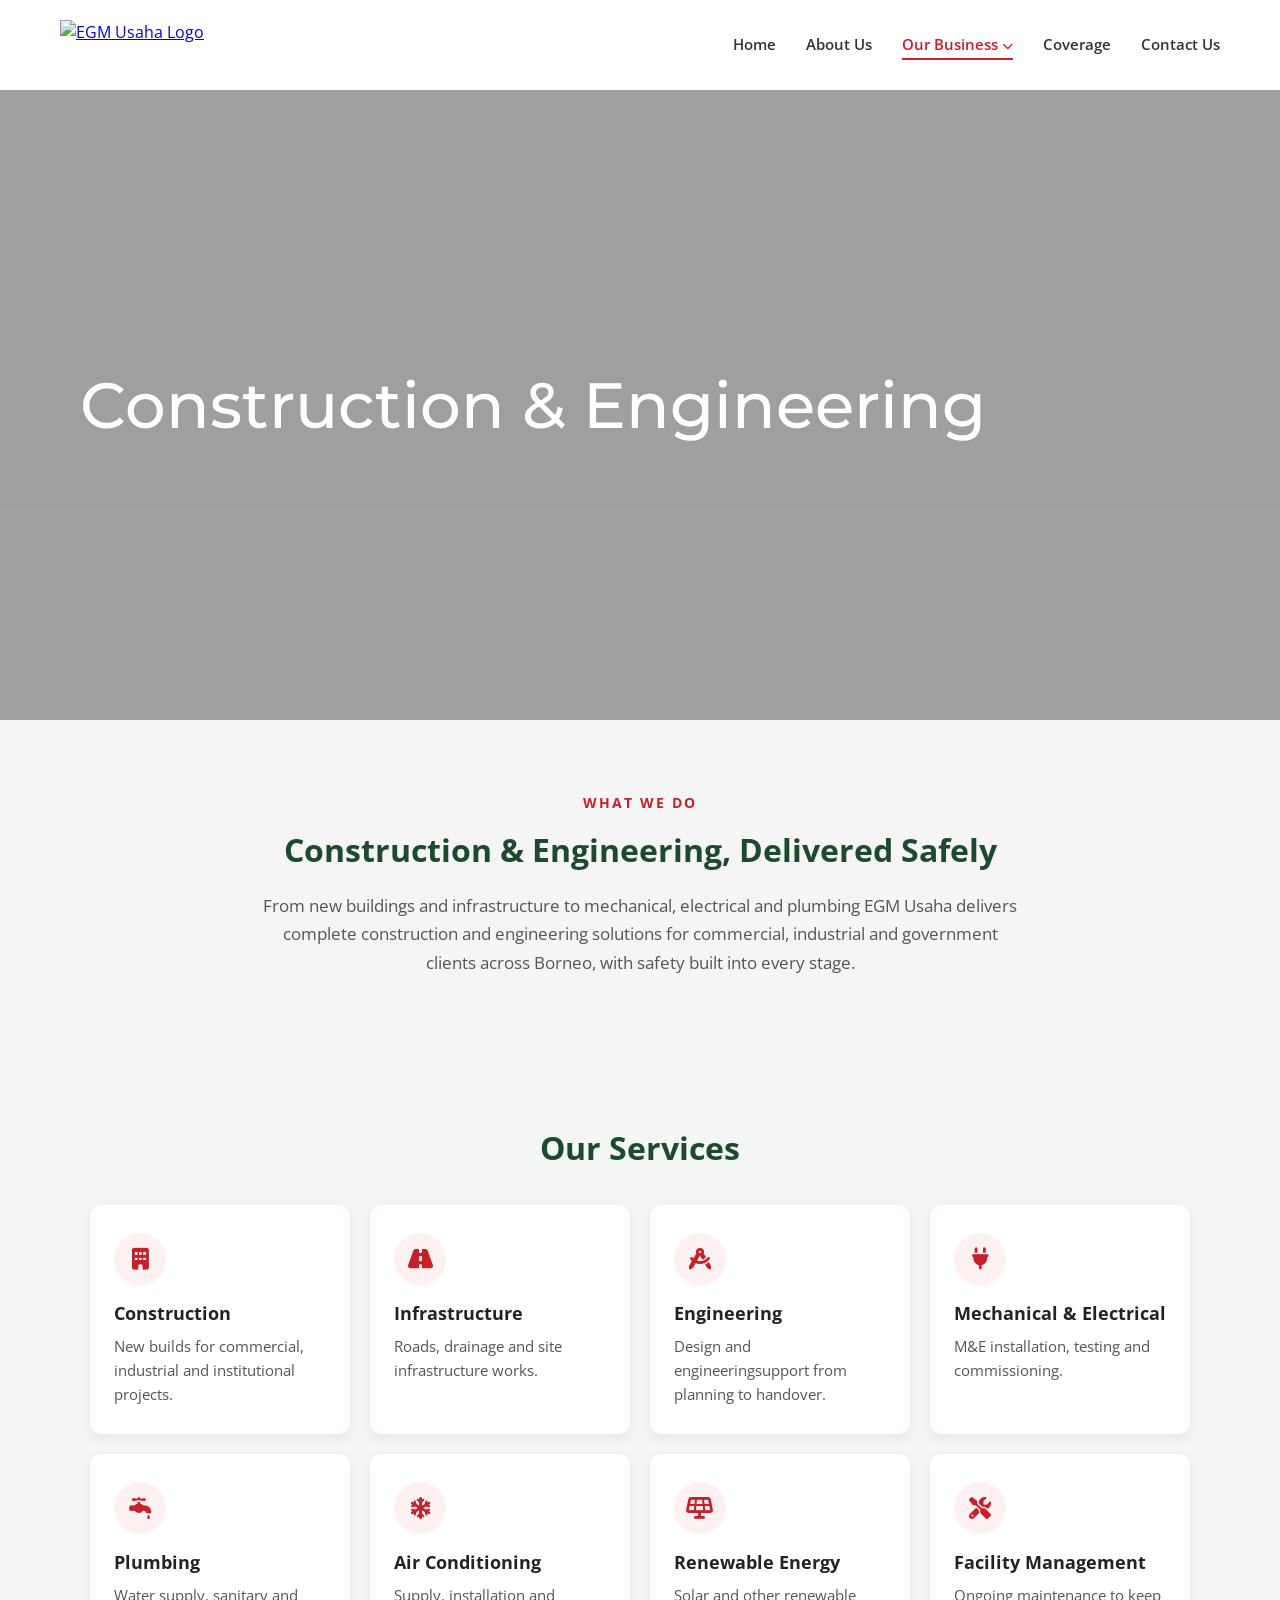
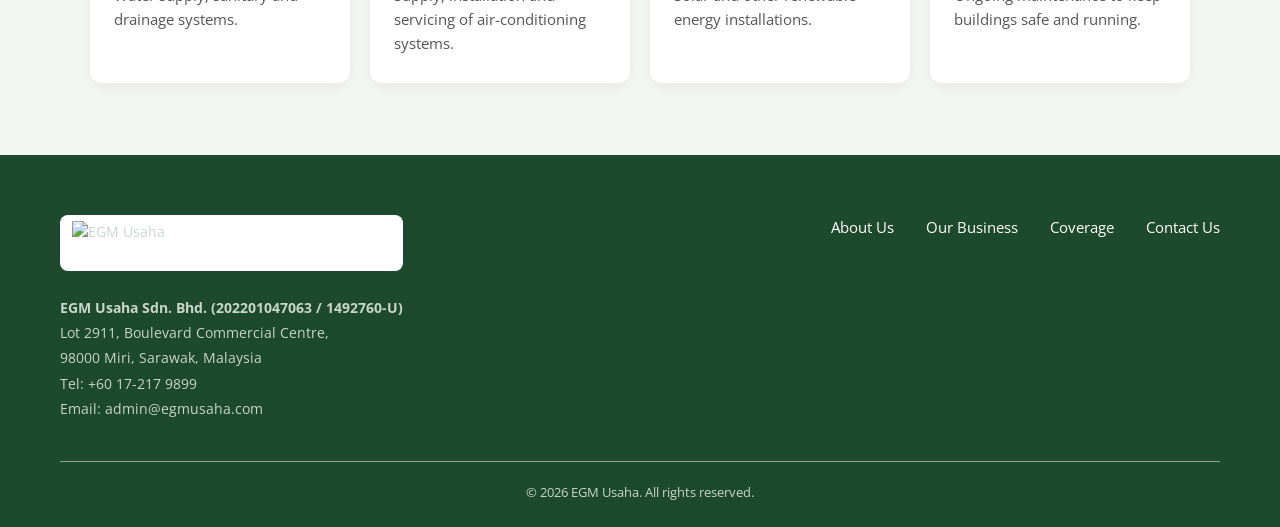
==== pages/construction.html @ 4f6adf0a "update website" ====
<!DOCTYPE html>
<html lang="en">
<head>
    <meta charset="UTF-8">
    <meta name="viewport" content="width=device-width, initial-scale=1.0">

    <title> Construction &amp; Engineering - EGM USAHA </title>
    <link rel="icon" type="image/png" href="../images/favicon.png">

    <meta name="description" content="Construction, infrastructure, M&amp;E, plumbing, air conditioning and facility management services by EGM Usaha across Sarawak, Sabah, Brunei and Indonesia.">

    <link rel="stylesheet" href="https://cdnjs.cloudflare.com/ajax/libs/font-awesome/6.5.1/css/all.min.css">
    <link rel="preconnect" href="https://fonts.googleapis.com">
    <link rel="preconnect" href="https://fonts.gstatic.com" crossorigin>
    <link href="https://fonts.googleapis.com/css2?family=Montserrat:wght@600;700;800&family=Open+Sans:wght@400;600&display=swap" rel="stylesheet">
    <link rel="stylesheet" href="../css/style.css?v=6">
</head>

<body>

    <!-- Navigation Bar-->
    <header>
        <nav class="navbar">

            <div class="logo">
                <a href="../index.html">
                    <img src="../images/logo_egm_usaha.jpeg" alt="EGM Usaha Logo">
                </a>
            </div>

            <button type="button" class="menu-toggle" aria-label="Open menu"
                    aria-expanded="false" aria-controls="main-menu">
                <i class="fa-solid fa-bars" aria-hidden="true"></i>
            </button>

            <ul class="nav-links" id="main-menu">
                <li><a href="../index.html#home">Home</a></li>
                <li><a href="../index.html#about">About Us</a></li>
                <li class="has-dropdown">
                    <a href="../index.html#business" class="active">Our Business<i class="fa-solid fa-chevron-down" aria-hidden="true"></i></a>
                    <ul class="dropdown">
                        <li><a href="construction.html">Construction &amp; Engineering</a></li>
                        <li><a href="safety-system.html">Energy &amp; Safety Systems</a></li>
                        <li><a href="marine.html">Logistics, Marine &amp; Trading</a></li>
                    </ul>
                </li>
                <li><a href="../index.html#coverage">Coverage</a></li>
                <li><a href="../index.html#contact">Contact Us</a></li>
            </ul>
        </nav>

    </header>

    <main>
        <!--Hero-->
        <section class="page-hero" style="background-image: url('../images/construction-hero.jpg');">
            <div class="page-hero-overlay"></div>
            <div class="page-hero-content">
                <h1>Construction &amp; Engineering</h1>
            </div>
        </section>

        <section class="page-section">
            <div class="page-container narrow">
                <p class="section-label">WHAT WE DO</p>
                <h2>Construction &amp; Engineering, Delivered Safely</h2>
                <p class="section-intro">
                    From new buildings and infrastructure to mechanical, electrical and plumbing 
                    EGM Usaha delivers complete construction and engineering solutions for commercial,
                    industrial and government clients across Borneo, with safety built into every stage.
                </p>
            </div>
        </section>

        <!Service Grid>
        <section class="page-section page-section-alt">
            <div class="page-container">
                <h2>Our Services</h2>

                <div class="feature-grid">
                    <article class="feature-card">
                        <i class="fa-solid fa-building" aria-hidden="true"></i>
                        <h3>Construction</h3>
                        <p>New builds for commercial, industrial and institutional projects.</p>
                    </article>

                    <article class="feature-card">
                        <i class="fa-solid fa-road" aria-hidden="true"></i>
                        <h3>Infrastructure</h3>
                        <p>Roads, drainage and site infrastructure works.</p>
                    </article>

                    <article class="feature-card">
                        <i class="fa-solid fa-compass-drafting" aria-hidden="true"></i>
                        <h3>Engineering</h3>
                        <p>Design and engineeringsupport from planning to handover.</p>
                    </article>

                    <article class="feature-card">
                        <i class="fa-solid fa-plug" aria-hidden="true"></i>
                        <h3>Mechanical &amp; Electrical</h3>
                        <p>M&amp;E installation, testing and commissioning.</p>
                    </article>

                    <article class="feature-card">
                        <i class="fa-solid fa-faucet-drip" aria-hidden="true"></i>
                        <h3>Plumbing</h3>
                        <p>Water supply, sanitary and drainage systems.</p>
                    </article>

                    <article class="feature-card">
                        <i class="fa-solid fa-snowflake" aria-hidden="true"></i>
                        <h3>Air Conditioning</h3>
                        <p>Supply, installation and servicing of air-conditioning systems.</p>
                    </article>

                    <article class="feature-card">
                        <i class="fa-solid fa-solar-panel" aria-hidden="true"></i>
                        <h3>Renewable Energy</h3>
                        <p>Solar and other renewable energy installations.</p>
                    </article>

                    <article class="feature-card">
                        <i class="fa-solid fa-screwdriver-wrench" aria-hidden="true"></i>
                        <h3>Facility Management</h3>
                        <p>Ongoing maintenance to keep buildings safe and running.</p>
                    </article>
                </div>
            </div>
        </section>
    </main>

    <footer class="footer">
        <div class="footer-top">

            <div class="footer-brand">
                <a href="../index.html" class="footer-logo">
                    <img src="../images/logo_egm_usaha.jpeg" alt="EGM Usaha">
                </a>
                <address class="footer-details">
                    <strong>EGM Usaha Sdn. Bhd. (202201047063 / 1492760-U)</strong><br>
                    Lot 2911, Boulevard Commercial Centre,<br>
                    98000 Miri, Sarawak, Malaysia<br>
                    Tel: <a href="tel: +60172179899">+60 17-217 9899</a><br>
                    Email: <a href="mailto:admin@egmusaha.com">admin@egmusaha.com</a>
                </address>
            </div>

            <div class="footer-right">
                <ul class="footer-links">
                    <li><a href="../index.html#about">About Us</a></li>
                    <li><a href="../index.html#business">Our Business</a></li>
                    <li><a href="../index.html#coverage">Coverage</a></li>
                    <li><a href="../index.html#contact">Contact Us</a></li>
                </ul>

               <!-- <p class="footer-social-title">Stay connected with us:</p>
                <div class="footer-social">
                    <a href="#" aria-label="Facebook"><i class="fa-brands fa-facebook-f"></i></a>
                    <a href="#" aria-label="Instagram"><i class="fa-brands fa-instagram"></i></a>
                </div> -->
            </div>
        </div>

        <div class="footer-bottom">
            <p>&copy; 2026 EGM Usaha. All rights reserved.</p>
        </div>
    </footer>

    <script src="../js/script.js?v=12"></script>
</body>
</html>
---- css/style.css ----
:root{
    --green: #1d4a2c;
    --red: #c8202b;
}

@view-transition{
    navigation: auto;
}

@keyframes pageIn{
    from{
        opacity: 0;
        transform: translateY(20px);
    }
    to{
        opacity: 1;
        transform: translateY(0);
    }
}

::view-transition-old(root){
    animation-duration: 0.4s;
}

::view-transition-new(root){
    animation: pageIn 0.5s ease-out;
}

/*Firefox and old browser load*/
@keyframe fadeIn{
    from{ opacity: 0;}
    to{ opacity: 1;}
}

@supports not (view-transition-name: none){
    body{
        animation: fadeIn 0.5s ease-out;
    }
}

html{
    scroll-behavior: smooth;
}

/*General Settings*/
*{
    margin: 0;
    padding: 0;
    box-sizing: border-box;
}


body{
    font-family: "Open Sans", Arial, sans-serif;
    line-height: 1.6;
    background-color: #f5f5f5;
    color: #222;
}

a:focus-visible,
.btn:focus-visible{
    outline: 2px solid var(--green);
    outline-offset: 3px;
}

/* Navigation Bar */
.navbar{
    display: flex;
    justify-content: space-between;
    align-items: center;
    padding: 20px 60px;
    background-color: #ffffff;
}

/* Company Logo */
.logo img{
    height: 50px;
    width: auto;
    display: block;
}

/*header*/
header{
    position: sticky;
    top: 0;
    z-index: 1100;
    transition: box-shadow 0.3s;
}

/* Navigation Links */
.nav-links {
    display: flex;
    flex-wrap: wrap;
    list-style: none;
    gap: 30px;
}

/* Individual Links */
.nav-links a{
    text-decoration: none;
    color: #333333;
    font-size: 15px;
    font-weight: 600;
    transition: color 0.3s;
}

/* Hover Effect */
.nav-links a:hover{
    color: var(--red);
    position: relative;
}

.nav-links a.active::after{
    content: '';
    position: absolute;
    left: 0;
    right: 0;
    bottom: -6px;
    height: 2px;
    background-color: var(--red);
}

.nav-links a.active{
    color: var(--red);
    position: relative;
}

/*hamburger button*/
.menu-toggle{
    display: none;
    width: 44px;
    height: 44px;
    background: none;
    border: none;
    font-size: 26px;
    color: var(--green);
    cursor: pointer;
}

.has-dropdown{
    position: relative;
}
.dropdown{
    list-style: none;
}
.nav-links .dropdown a{
    display: block;
}
.has-dropdown > a i{
    font-size: 11px;
    margin-left: 4px;
    transition: transform 0.3s;
}

/* Desktop: show the list when hovering over "Our Business" */
@media(min-width: 801px){
    .dropdown{
        position: absolute;
        top: 100%;
        left: 50%;
        margin-top: 16px;
        min-width: 260px;
        padding: 8px 0;
        background-color: #ffffff;
        border-top: 3px solid var(--red);
        border-radius: 8px;
        box-shadow: 0 10px 24px rgba(0, 0, 0, 0.12);
        opacity: 0;
        visibility: hidden;
        transform: translate(-50%, 10px);
        transition: opacity 0.25s, transform 0.25s, visibility 0.25s;
    }

    /*Invisble bridge so the list doesn't close with moving the mouse down to it */
    .dropdown::before{
        content: '';
        position: absolute;
        left: 0;
        right: 0;
        top: -20px;
        height: 20px;
    }

    .has-dropdown:hover .dropdown,
    .has-dropdown:focus-within .dropdown{
        opacity: 1;
        visibility: visible;
        transform: translate(-50%, 0);
    }

    .has-dropdown:hover > a i,
    .has-dropdown:focus-within > a i{
        transform: rotate(180deg);
    }

    .nav-links .dropdown a{
        padding: 10px 20px;
        font-size: 14px;
        white-space: nowrap;
    }

    .nav-links .dropdown a:hover{
        background-color: #f4f6f3;
    }
}



/*Hero*/
.hero{
    min-height: 580px;
    background-color: var(--green);
    color: white;
    display: flex;
    flex-direction: column;
    justify-content: center;
    align-items: center;
    text-align: center;
    padding: 50px 20px;
    position: relative;
    overflow: hidden;
}

.hero h1{
    font-family: 'Montserrat',sans-serif;
    font-weight: 700;
    font-size: 55px;
    line-height: 1.1;
    margin-bottom: 12px;
}

.hero-slides,
.slide,
.hero-overlay{
    position: absolute;
    inset: 0;
}

.slide{
    background-size: cover;
    background-position: center;
    opacity: 0;
    transition: opacity 1.2s ease;
}

.slide.active{
    opacity: 1;
}

.hero-overlay{
    background-color: rgba(20, 50, 30, 0.6);
}

.hero-content{
    position: relative;
    z-index: 1;
}

/*animation*/
@keyframes fadeUp{
    from{
        opacity: 0;
        transform: translateY(40px);
    }
    to{
        opacity: 1;
        transform: translateY(0);
    }
}

.hero-content h1,
.hero-content p,
.hero-content .btn{
    opacity: 0;
    animation: fadeUp 0.8s ease-out forwards;
}

.hero-content h1{
    animation-delay: 0.2s;
}

.hero-content p{
    animation-delay: 0.4s;
}

.hero-content .btn{
    animation-delay: 0.8s;
}

/*Button*/
.btn{
    display: inline-block;
    background-color: var(--red);
    color: white;
    padding: 5px 25px;
    border: none;
    border-radius: 5px;
    text-decoration: none;
    margin-top: 24px;
    cursor: pointer;
    font-family: inherit;
    font-size: 17px;
    font-weight: 600;
    white-space: nowrap;
}

.btn:hover{
    background-color: #a8161f;
}

/*Business*/
.business{
    padding: 80px 60px;
    font-family: 'Arial Narrow', Arial, sans-serif;
    text-align: center;
    font-size: 23px;
    color: var(--green);
    
}

.business-grid{
    display: grid;
    grid-template-columns: repeat(3, minmax(0, 1fr));
    gap: 24px;
    align-items: start;
    max-width: 1200px;
    margin: 0 auto;
}

.business-card{
    display: flex;
    flex-direction: column;
    align-items: center;
    position: relative;
    background-color: #ffffff;
    border-radius: 12px;
    padding: 0 24px 32px;
    text-align: center;
    box-shadow: 0 4px 14px rgba(0, 0, 0, 0.08);
    transition:transform 0.3s, box-shadow 0.3s;
    min-height: 0;
    overflow: hidden;
}

.business-card:hover{
    transform: translateY(-6px);
    box-shadow: 0 10px 24px rgba(0, 0, 0, 0.12);
}

.business-icon{
    width: 72px;
    height: 72px;
    border-radius: 50%;
    background-color: var(--red);
    color: #ffffff;
    display: flex;
    align-items: center;
    justify-content: center;
    font-size: 30px;
    margin: 0 auto 18px;
    border: none;
    cursor: pointer;
}

.business-card p{
    font-family: system-ui, Arial, sans-serif;
    font-size: 13px;
    color: #555555;
    flex-grow: 1;
}

.business-card h3{
    color: var(--green);
    font-size: 20px;
    text-transform: uppercase;
    letter-spacing: 1px;
    margin-bottom: 8px;
    font-family: system-ui, Arial, sans-serif;
}

.business-grid .business-card{
    font-size: 17px;
    color: #555555;
    margin-left: auto;
    margin-right: auto;
    margin-bottom: 20px;
    max-width: 650px;
}

.business h2{
    color: var(--green);
    font-size: 36px;
    text-align: center;
    margin-bottom: 20px;
    position: relative;
    top: -20px;
}

.business p{
    font-size: 15px;
    color: #555555;
    margin-left: auto;
    margin-right: auto;
    margin-bottom: 0;
    max-width: 650px;
    font-family: system-ui, Arial, sans-serif;
    margin-bottom: 20px;
}

.about h2,
.business h2{
    color: var(--green);
    font-size: 36px;
    margin-bottom: 20px;
}

.business-icon{
    transition: transform 0.3s;
    position: relative;
    margin: -36px auto 16px;
    border: 4px solid #ffffff;
}

.business-card:hover .business-icon{
    transform: rotate(-10deg) scale(1.08);
}

.business-more{
    margin-top: 18px;
}

.business-more summary{
    display: inline-block;
    list-style: none;
    cursor: pointer;
    color: var(--red);
    font-weight: 600;
    border: 2px solid var(--red);
    border-radius: 999px;
    padding: 8px 20px;
    transition: background-color 0.3s, color 0.3s;
}

.business-more summary::-webkit-details-marker{
    display: none;
}

.business-more summary:hover,
.business-more[open] summary{
    background-color: var(--red);
    color: #ffffff;
}

.business-tags{
    list-style: none;
    display: flex;
    flex-wrap: wrap;
    justify-content: center;
    gap: 8px;
    margin-top: 18px;
}

.business-tags li{
    background-color: #f4f6f3;
    border: 1px solid #dde3dd;
    border-radius: 999px;
    padding: 6px 12px;
    font-size: 13px;
    color: #333333;
}

.less-text{
    display: none;
}

.business-more[open] .less-text{
    display: inline;
}

.business-more[open] .more-text{
    display: none;
}

.reveal-hint{
    display: none;
    padding: 4px 14px;
    border-radius: 999px;
    background-color: #f4f6f3;
    font-size: 13px;
    font-weight: 600;
    color: #555555;
    margin-top: 12px;
}

.business-reveal{
    display: grid;
    grid-template-rows: 1cqh;
    opacity: 1;
    transition: grid-template-rows 0.4s ease, opacity 0.3s ease;
}

.business-reveal-inner{
    overflow: hidden;
}

.business-card:hover .business-reveal,
.business-card:focus-within .business-reveal,
.business-card.bubble-open .business-reveal{
    grid-template-rows: 1fr;
    opacity: 1;
}

.business-list{
    list-style: none;
    margin: 16px 0;
    line-height: 1.9;
    color: #222222;
}

.business-img{
    display: block;
    width: calc(100% + 48px);
    height: 180px;
    margin: 0 -24px;
    object-fit: cover;
    transition: transform 0.5s;
}

.business-card:hover .business-img{
    transform: scale(1.05);
}

.more-info-btn{
    display: inline-flex;
    align-items: center;
    gap: 10px;
    font-family: inherit;
    padding: 8px 20px;
    margin-bottom: 4px;
    border-radius: 999px;
    background-color: #e3eee6;
    color: var(--green);
    font-weight: 600;
    text-decoration: none;
    margin-top: 16px;
    font-size: 14px;
    transition: color 0.3s;
}

more-info-btn i{
    transition: transform 0.3s;
}

.more-info-btn:hover{
    background-color: var(--green);
    color: #ffffff;
    font-family: inherit;
}

.more-info-btn:hover i{
    transform: translateX(5px);
}

/*Coverage Section*/
.coverage{
    background-color: #f5f5f5;
    padding: 80px 60px;
    text-align: center;
    color: var(--green);
    font-family: 'Arial Narrow', Arial, sans-serif;
    font-size: 25px;
    margin-bottom: 30px;
}


.coverage-container{
    max-width: 1100px;
    margin: 0 auto;
}

.coverage h2{
    color: black;
    font-size: 30px;
    font-weight: 600;
    margin-bottom: 16px;
    font-family: 'Arial Narrow', Arial, sans-serif;
}

.coverage-intro{
    max-width: 650px;
    margin: 0 auto 40px;
    font-size: 15px;
    color: #555555;
    font-family: system-ui, Arial, sans-serif;
}

.coverage-list{
    list-style: none;
    display: grid;
    grid-template-columns: repeat(auto-fit, minmax(180px, 1fr));
    gap: 20px;
}

.coverage-item{
    background-color: #e3eee6;
    border-radius: 12px;
    border-bottom: 4px solid var(--green);
    padding: 28px 16px;
    transition: transform 0.3s;
}

.coverage-item:hover{
    transform: translateY(-6px);
}

.coverage-item i{
    font-size: 28px;
    color: var(--red);
    margin-bottom: 12px;
}

.coverage-item h3{
    font-size: 19px;
    color: #222222;
    margin-bottom: 4px;
}

.coverage-item p{
    font-family: system-ui, Arial, sans-serif;
    font-size: 14px;
    color: #555555;
}

.coverage-map{
    height: 420px;
    border-radius: 12px;
    margin-bottom: 40px;
    z-index: 0;
}

.coverage-map .leaflet-tile-pane{
    filter: grayscale(0.5);
}

.coverage-map .map-pin i{
    font-size: 44px;
    color: var(--red);
    filter: drop-shadow(0 2px 2px rgba(0, 0, 0, 0.35));
}

.coverage-map .map-label{
    background: transparent;
    border: none;
    box-shadow: none;
    padding: 0 2px 2px;
    border-bottom: 1.5px solid #222222;
    border-radius: 0;
    font-size: 15px;
    font-weight: 700;
    color: #222222;
}

.coverage-map .map-label::before{
    display:none;
}

/*Headquaters card*/
.coverage-hq i,
.coverage-hq h3,
.coverage-hq p{
    color: #ffffff;
}

/*About Section*/
#about,
#services,
#coverage,
#contact{
    scroll-margin-top: 90px;
}

.about{
    background-color: #f5f5f5;
    padding: 80px 60px;
    text-align: center;
}

.about-container{
    max-width: 1100px;
    margin: 0 auto;
}

.section-label{
    color: var(--red);
    font-size: 14px;
    font-weight: bold;
    letter-spacing: 2px;
    margin-bottom: 10px;
}

.about h1, .about h2, .business h1{
    color: var(--green);
    font-size: 45px;
    font-family: 'Arial Narrow', Arial, sans-serif;
    margin-bottom: 30px;
}

.about p{
    font-size: 15px;
    color: #555555;
    margin-left: auto;
    margin-right: auto;
    margin-bottom: 50px;
    max-width: 650px;
}

.about .about-intro{
    max-width: 700px;
    margin: 24px auto 60px;
}

.about-grid{
    display: grid;
    grid-template-columns: 1fr 1fr;
    gap: 100px;
    max-width: 1000px;
    margin: 0 auto;
}

.about-block h3{
    color: var(--red);
    margin-bottom: 15px;
}

/*icon*/
.industry-list{
    list-style: none;
    display: flex;
    flex-wrap: wrap;
    justify-content: center;
    gap: 28px;
    max-width: 800px;
    margin: 36px auto 40px;
}

.industry-item{
    display: flex;
    flex-direction: column;
    align-items: center;
    gap: 10px;
    width: 120px;
    font-size: 13px;
    font-weight: 700;
    line-height: 1.3;
    text-transform: uppercase;
    text-align: center;
    color: #222222;
}

.industry-icon{
    width: 72px;
    height: 72px;
    border: 3px solid var(--green);
    border-radius: 50%;
    display: flex;
    align-items: center;
    justify-content: center;
    font-size: 28px;
    color: var(--green);
    transition: background-color 0.3s, color 0.3s;
}

.industry-item:hover .industry-icon{
    background-color: var(--green);
    color: white;
}

/*Business page*/
.page-hero{
    position: relative;
    min-height: 70vh;
    display: flex;
    align-items: center;
    background-size: cover;
    background-position: center;
    color: #ffffff;
}

.page-hero-overlay{
    position: absolute;
    inset: 0;
    background-color: rgba(0, 0, 0, 0.35);
}

.page-hero-content{
    position: relative;
    z-index: 1;
    width: 100%;
    max-width: 1200px;
    margin: 0 auto;
    padding: 0 40px;
}

.page-hero h1{
    font-family: 'Montserrat', sans-serif;
    font-size: 64px;
    font-weight: 500;
    line-height: 1.1;
    color: #ffffff;
    animation: fadeUp 0.8s ease-out both;
}

.page-section{
    padding: 72px 20px;
}

.page-section-alt{
    background-color: #f4f6f3;
}

.page-container{
    max-width: 1100px;
    margin: 0 auto;
}

.page-container.narrow{
    max-width: 760px;
    text-align: center;
}

.page-section h2{
    color: var(--green);
    font-size: 32px;
    text-align: center;
    margin-bottom: 16px;
}

.section-intro{
    font-size: 17px;
    line-height: 1.7;
    color: #555555;
}

.feature-grid{
    display: grid;
    grid-template-columns: repeat(auto-fit, minmax(240px, 1fr));
    gap: 20px;
    margin-top: 32px;
}

.feature-card{
    background-color: #ffffff;
    border-radius: 12px;
    padding: 28px 24px;
    box-shadow: 0 4px 14px rgba(0, 0, 0, 0.06);
    transition: transform 0.3s;
}

.feature-card:hover{
    transform: translateY(-4px);
}

.feature-card i{
    width: 52px;
    height: 52px;
    border-radius: 50%;
    background-color: #fdf1f2;
    color: var(--red);
    display: flex;
    align-items: center;
    justify-content: center;
    font-size: 22px;
    margin-bottom: 14px;
}

.feature-card h3{
    font-size: 18px;
    color: #222222;
    margin-bottom: 6px;
}

.feature-card p{
    font-size: 15px;
    color: #555555;
}


/*Contact*/
.contact{
    background-color: #e5e4e2;
    padding: 84px 60px;
    text-align: left;
}

.contact-wrap{
    display: grid;
    grid-template-columns: 1fr 1.1fr;
    gap: 56px;
    max-width: 860px;
    margin: 0 auto;
}

.contact-info h2{
    font-size: 40px;
    line-height: 1.1;
    margin-bottom: 14px;
    color: var(--green);
}

.contact-lead{
    color: #546059;
    font-size: 19px;
    margin-bottom: 28px;
}

.contact-info strong{
    display: block;
}

.contact-info a{
    color: var(--green);
}

.contact-info p{
    margin-bottom: 18px;
}

/*Form*/
.contact-form{
    display: grid;
    gap: 14px;
}

.contact-form label{
    display: grid;
    gap: 6px;
    font-size: 15px;
    font-weight: 500;
}

input,
textarea {
    width: 100%;
    padding: 12px 14px;
    border: 1px solid #dde3dd;
    border-radius: 10px;
    font: inherit;
    background-color: white;
}

input{
    height: 48px;
}

textarea{
    min-height: 130px;
    resize: vertical;
}

input:focus,
textarea:focus{
    outline: 2px solid var(--green);
    outline-offset: 1px;
}

.contact-form .btn{
    width: 100%;
    margin-top: 4px;
}

.form-note{
    font-size: 14px;
    color: #546059;
}

/*Footer*/
.footer{
    background-color: var(--green);
    color: #c8d7cc;
    padding: 60px 60px 24px;
    font-size: 14px;
}

.footer-top{
    max-width: 1200px;
    margin: 0 auto;
    display: flex;
    flex-wrap: wrap;
    justify-content: space-between;
    gap: 40px;
}

.footer-logo img{
    display: block;
    height: 56px;
    width: auto;
    background-color: #ffffff;
    padding: 6px 12px;
    border-radius: 8px;
    margin-bottom: 24px;
}

.footer-details{
    font-style: normal;
    line-height: 1.8;
}

.footer a{
    color: #c8d7cc;
    text-decoration: none;
    transition: color 0.3s;
}

.footer-right{
    display: flex;
    flex-direction: column;
    align-items: flex-end;
    gap: 20px;
}

.footer-links{
    list-style: none;
    display: flex;
    flex-wrap: wrap;
    gap: 12px 32px;
    font-size: 15px;
}

.footer-links a{
    color: #ffffff;
}

.footer-social-title{
    color: #ffffff;
    font-size: 15px;
}

.footer-social{
    display: flex;
    gap: 12px;
}

.footer-social a{
    width: 38px;
    height: 38px;
    border-radius: 50%;
    background-color: var(--red);
    color: #ffffff;
    display: flex;
    align-items: center;
    justify-content: center;
    font-size: 16px;
    transition: transform 0.3s, background-color 0.3s, color 0.3s;
}

.footer-social a:hover{
    background-color: #ffffff;
    color: var(--red);
    transform: translateY(-3px);
}

.footer-bottom{
    max-width: 1200px;
    margin: 40px auto 0;
    padding-top: 20px;
    border-top: 1px solid rgba(255, 255, 255, 0.5);
    font-size: 13px;
    text-align: center;
}

.footer img{
    max-height: 56px;
    width: auto;
}

@media(max-width: 800px){
    .navbar{ 
        flex-direction: row;
        position: relative;
        padding: 12px 20px; 
    }
    .menu-toggle{
        display: flex;
        align-items: center;
        justify-content: center;
    }
    

    .nav-links{ 
        display: flex;
        visibility: hidden;
        opacity: 0;
        transform: translateY(-10px);
        transition: opacity 0.25s, transform 0.25s, visibility 0.25s;
        position: absolute;
        top: 100%;
        left: 0;
        right: 0;
        flex-direction: column;
        gap: 0; 
        background-color: #ffffff;
        box-shadow: 0 8px 16px rgba(0, 0, 0, 0.1);
        padding: 8px 0;
    }
    .navbar.nav-open .nav-links{
        visibility: visible;
        opacity: 1;
        transform: translateY(0);
    }
    .nav-links a{
        display: flex;
        justify-content: space-between;
        align-items: center;
        padding: 16px 24px;
        font-size: 16px;
        font-weight: 600;
    }
    .navlinks li{
        border-bottom: 1px solid #eef1ee;
    }
    .navlinks li:last-child{
        border-bottom: none;
    }
    .navlinks a::after{
        content: '>';
        position: static;
        height: auto;
        background: none;
        font-size: 22px;
        color: #9aa59e;
    }
    .navlinks a.active{
        background-color: #fdf1f2;
        border-left: 4px solid var(--red);
        padding-left: 20px;
    }
    .navlinks a.active::after{
        color: var(--red);
    }
    .page-hero{ min-height: 50vh; }
    .page-hero h1{ font-size: 40px; }
    .page-hero-content{ padding: 0 20px; }
    .hero{ min-height: 380px; }
    .hero h1{font-size: 40px; }
    .business, .about{ padding: 60px 20px; }
    .business-grid, .about-grid{ grid-template-columns: 1fr; }
    .contact{ padding: 60px 20px; }
    .contact-wrap{ grid-template-columns: 1fr; gap: 34px; }
    .contact-info h2{font-size: 32px; }
    .footer{ padding: 30px 20px;}
    .coverage{ padding: 60px 20px;}
    .coverage h2{ font-size: 28px;}
    .coverage-map{ height: 300px;}
    ::view-transition-old(root),
    ::view-transition-new(root){
        animation: none;
    }

    body{
        animation: none;
    }
    .coverage-map .map-pin i{
        font-size: 30px;
    }

    .coverage-map .map-label{
        font-size: 12px;
    }
    .coverage-map .leaflet-tile-pane{
        filter: none;
    }
}

/*Phone: show the business as an indented list inside the menu*/
@media(max-width: 800px){
    .has-dropdown > a i{
        display: none;
    }

    .dropdown{
        background-color: #f7f9f7;
    }

    .nav-links .dropdown a{
        padding: 12px 24px 12px 44px;
        font-size: 14px;
        font-weight: 400;
    }
}
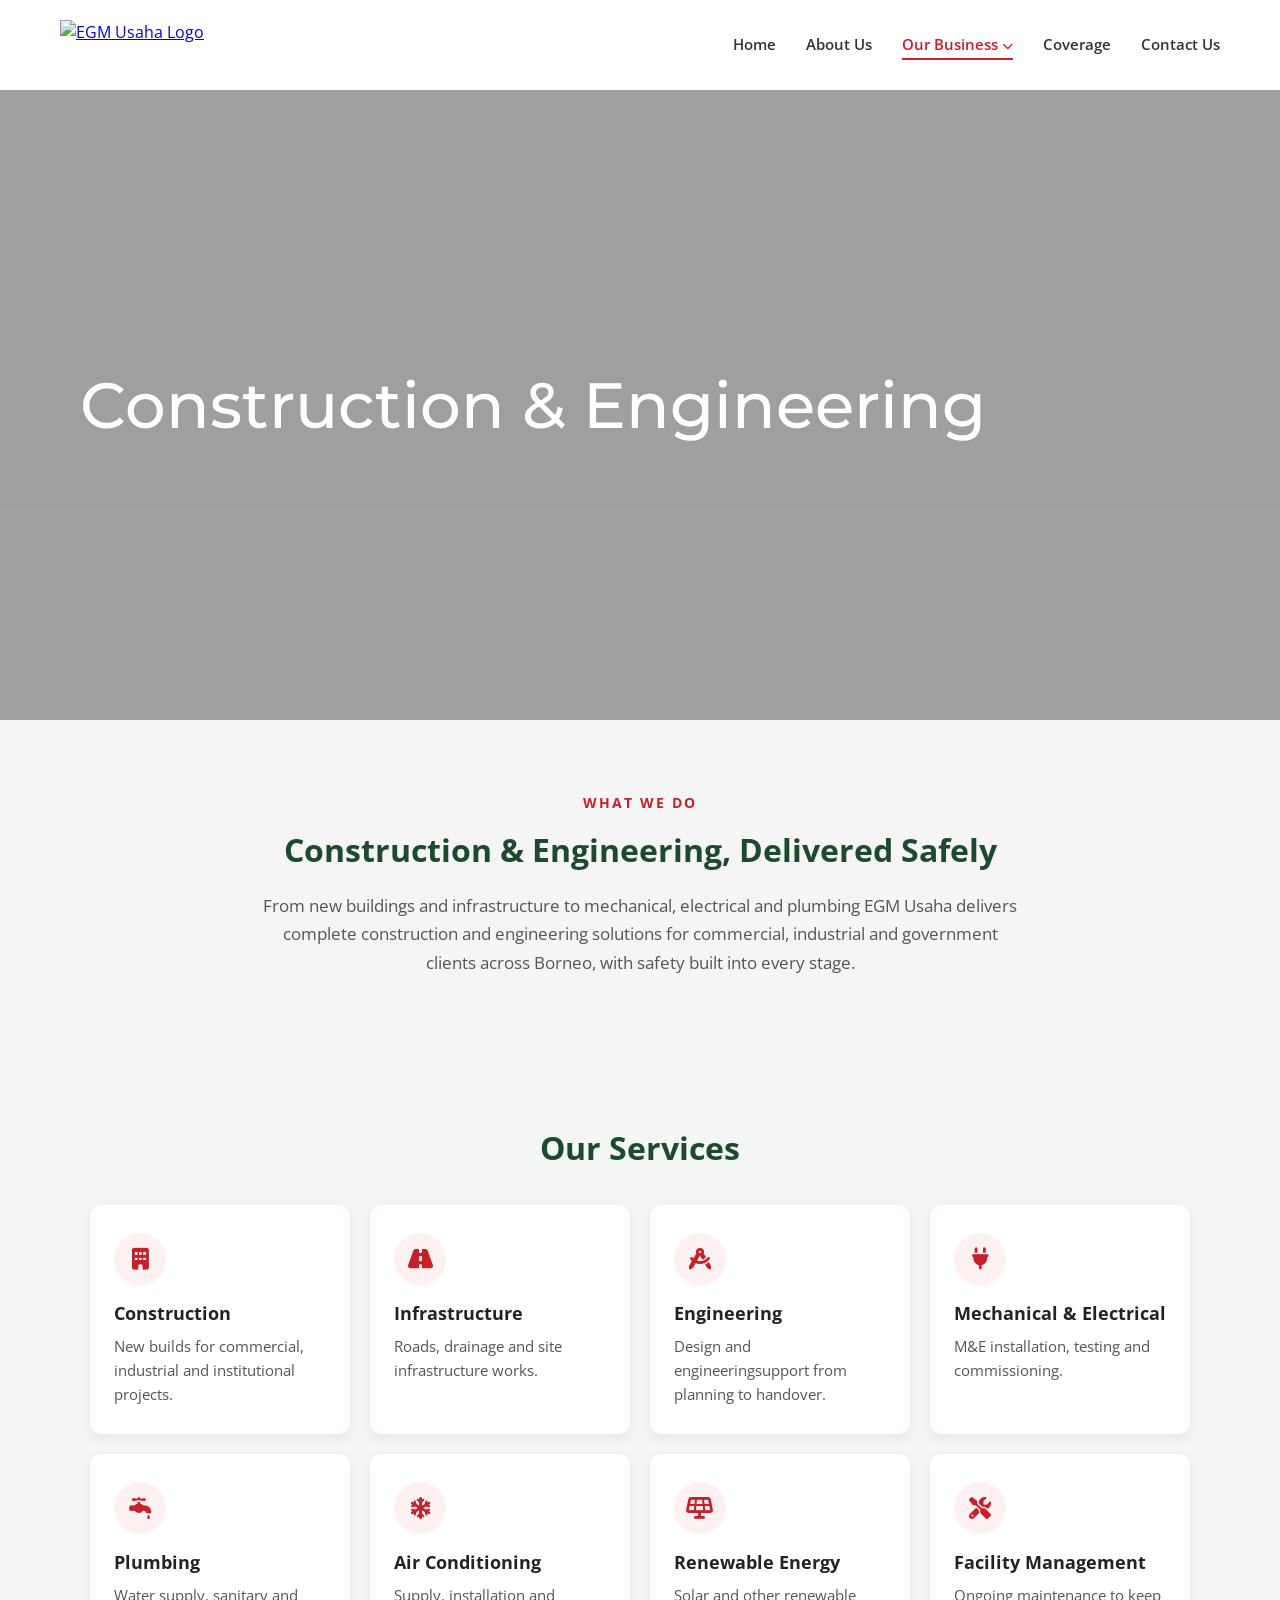
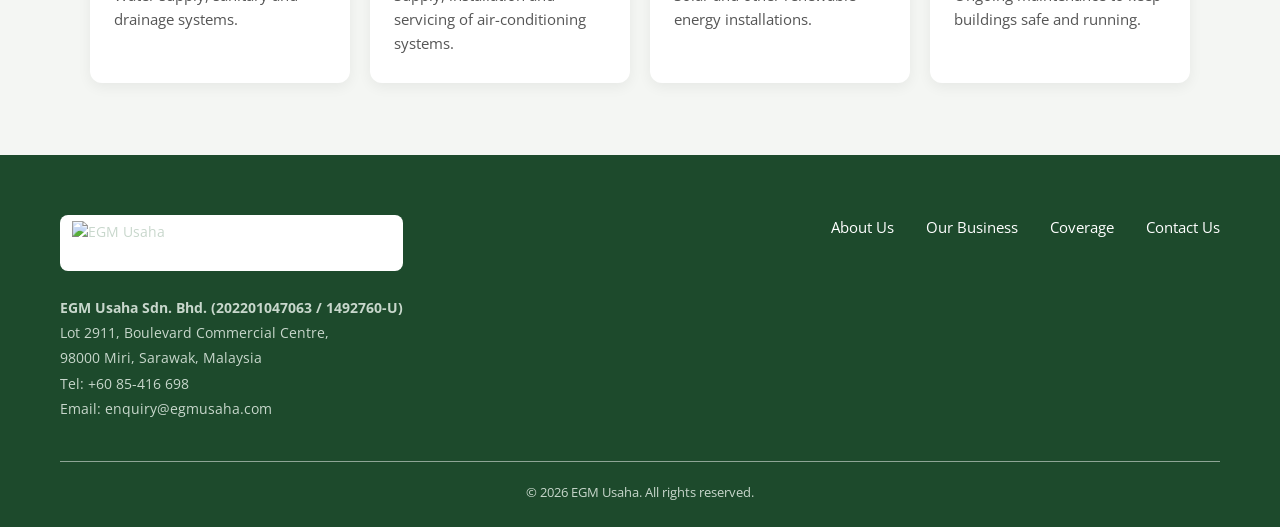
==== commit 39220c1b: "update website" ====
--- a/pages/construction.html
+++ b/pages/construction.html
@@ -141,8 +141,8 @@
                     <strong>EGM Usaha Sdn. Bhd. (202201047063 / 1492760-U)</strong><br>
                     Lot 2911, Boulevard Commercial Centre,<br>
                     98000 Miri, Sarawak, Malaysia<br>
-                    Tel: <a href="tel: +60172179899">+60 17-217 9899</a><br>
-                    Email: <a href="mailto:admin@egmusaha.com">admin@egmusaha.com</a>
+                    Tel: <a href="tel: +60 85-416 698">+60 85-416 698</a><br>
+                    Email: <a href="mailto:enquiry@egmusaha.com">enquiry@egmusaha.com</a>
                 </address>
             </div>
 
--- a/css/style.css
+++ b/css/style.css
@@ -27,7 +27,7 @@
 }
 
 /*Firefox and old browser load*/
-@keyframe fadeIn{
+@keyframes fadeIn{
     from{ opacity: 0;}
     to{ opacity: 1;}
 }
@@ -494,7 +494,7 @@
 
 .business-reveal{
     display: grid;
-    grid-template-rows: 1cqh;
+    grid-template-rows: 0fr;
     opacity: 1;
     transition: grid-template-rows 0.4s ease, opacity 0.3s ease;
 }
@@ -547,7 +547,7 @@
     transition: color 0.3s;
 }
 
-more-info-btn i{
+.more-info-btn i{
     transition: transform 0.3s;
 }
 
@@ -1115,7 +1115,7 @@
         font-size: 16px;
         font-weight: 600;
     }
-    .navlinks li{
+    .nav-links li{
         border-bottom: 1px solid #eef1ee;
     }
     .navlinks li:last-child{
